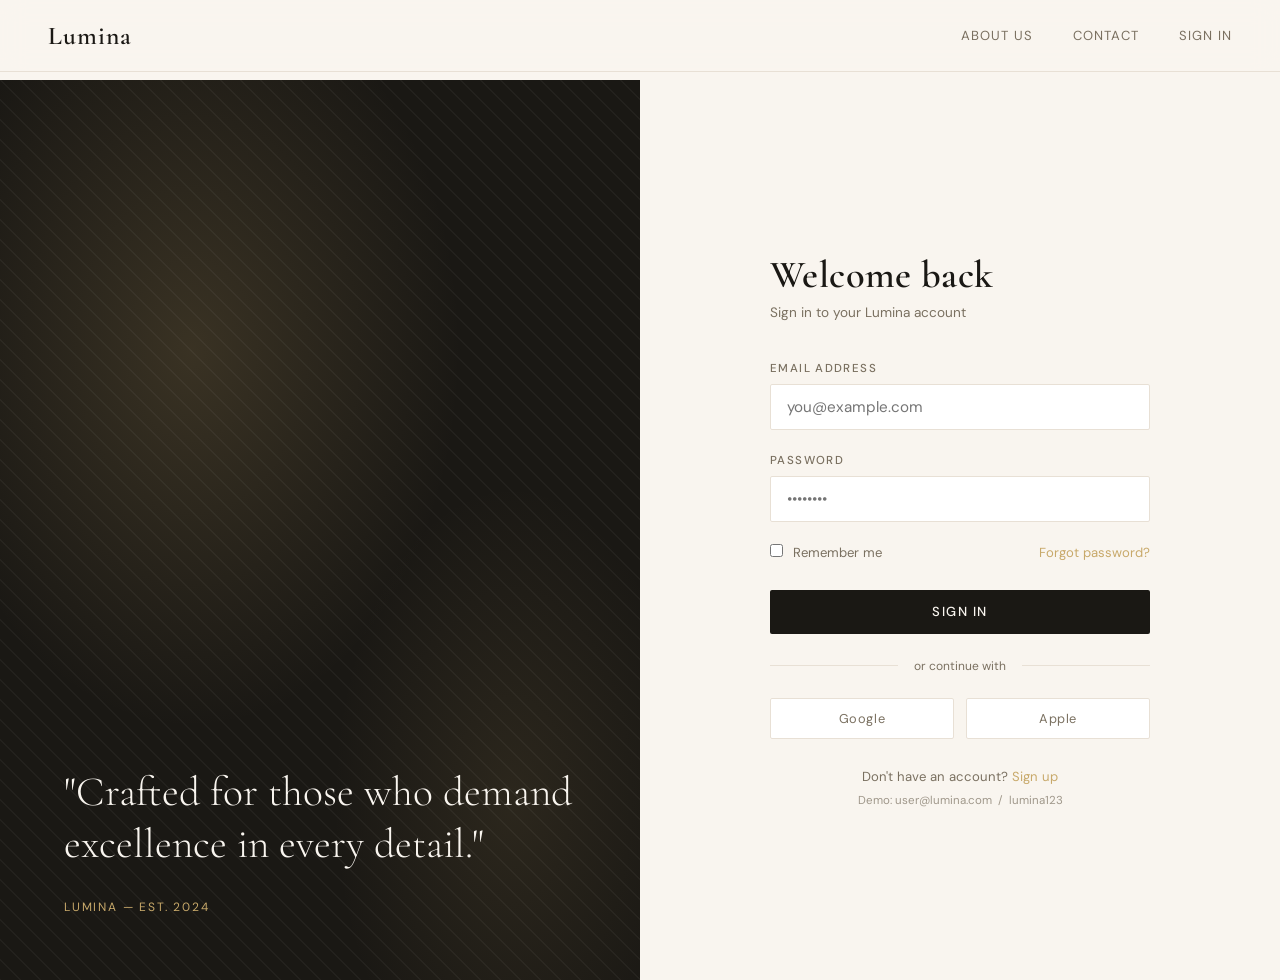
==== index.html @ ad4b49da "Add files via upload" ====
<!DOCTYPE html>
<html lang="en">
<head>
<meta charset="UTF-8">
<meta name="viewport" content="width=device-width, initial-scale=1.0">
<title>Lumina — Sign In</title>
<link href="https://fonts.googleapis.com/css2?family=Cormorant+Garamond:wght@300;400;600&family=DM+Sans:wght@300;400;500&display=swap" rel="stylesheet">
<style>
  *, *::before, *::after { margin: 0; padding: 0; box-sizing: border-box; }

  :root {
    --ink: #1a1814;
    --cream: #f9f5ef;
    --warm: #e8e0d5;
    --gold: #c8a96a;
    --gold-light: #e4c98a;
    --muted: #7a7060;
    --error: #c94a3a;
  }

  body {
    font-family: 'DM Sans', sans-serif;
    background: var(--cream);
    color: var(--ink);
    min-height: 100vh;
    overflow-x: hidden;
  }

  /* ── NAV ── */
  nav {
    position: fixed; top: 0; left: 0; right: 0; z-index: 100;
    display: flex; align-items: center; justify-content: space-between;
    padding: 1.25rem 3rem;
    background: rgba(249,245,239,0.85);
    backdrop-filter: blur(12px);
    border-bottom: 1px solid var(--warm);
  }
  .nav-logo {
    font-family: 'Cormorant Garamond', serif;
    font-size: 1.6rem; font-weight: 600;
    letter-spacing: 0.04em; color: var(--ink);
    text-decoration: none;
    cursor: pointer;
  }
  .nav-links { display: flex; gap: 2.5rem; align-items: center; }
  .nav-links a {
    font-size: 0.82rem; font-weight: 400; letter-spacing: 0.08em;
    text-transform: uppercase; color: var(--muted);
    text-decoration: none; cursor: pointer;
    transition: color 0.2s;
  }
  .nav-links a:hover, .nav-links a.active { color: var(--ink); }
  .nav-links a.logout-btn {
    background: var(--ink); color: var(--cream);
    padding: 0.45rem 1.1rem; border-radius: 2px;
    font-size: 0.78rem; letter-spacing: 0.1em;
  }
  .nav-links a.logout-btn:hover { background: var(--gold); color: var(--ink); }
  .nav-logged-out .logout-btn, .nav-logged-in .login-nav { display: none; }

  /* ── PAGES ── */
  .page { display: none; min-height: 100vh; padding-top: 80px; }
  .page.active { display: block; }

  /* ── LOGIN PAGE ── */
  #page-login {
    display: none; min-height: 100vh;
    background: var(--cream);
  }
  #page-login.active {
    display: grid;
    grid-template-columns: 1fr 1fr;
  }
  .login-visual {
    background: var(--ink);
    position: relative; overflow: hidden;
    display: flex; flex-direction: column;
    justify-content: flex-end; padding: 4rem;
    min-height: 100vh;
  }
  .login-visual::before {
    content: '';
    position: absolute; inset: 0;
    background:
      radial-gradient(ellipse 60% 60% at 30% 30%, rgba(200,169,106,0.18) 0%, transparent 70%),
      radial-gradient(ellipse 40% 50% at 80% 80%, rgba(200,169,106,0.10) 0%, transparent 70%);
  }
  .login-visual-pattern {
    position: absolute; inset: 0; opacity: 0.04;
    background-image: repeating-linear-gradient(
      45deg, #fff 0, #fff 1px, transparent 0, transparent 50%
    );
    background-size: 20px 20px;
  }
  .login-visual-quote {
    position: relative; z-index: 1;
  }
  .login-visual-quote p {
    font-family: 'Cormorant Garamond', serif;
    font-size: 2.6rem; font-weight: 300; line-height: 1.25;
    color: var(--cream); margin-bottom: 1.5rem;
  }
  .login-visual-quote span {
    font-size: 0.75rem; letter-spacing: 0.15em; text-transform: uppercase;
    color: var(--gold); font-weight: 400;
  }
  .login-form-wrap {
    display: flex; align-items: center; justify-content: center;
    padding: 4rem 5rem; background: var(--cream); min-height: 100vh;
  }
  .login-form-inner { width: 100%; max-width: 380px; }
  .login-form-inner h1 {
    font-family: 'Cormorant Garamond', serif;
    font-size: 2.4rem; font-weight: 600; margin-bottom: 0.4rem; letter-spacing: 0.01em;
  }
  .login-form-inner p.sub {
    font-size: 0.85rem; color: var(--muted); margin-bottom: 2.5rem;
  }
  .field { margin-bottom: 1.4rem; }
  .field label {
    display: block; font-size: 0.72rem; font-weight: 500;
    letter-spacing: 0.12em; text-transform: uppercase;
    color: var(--muted); margin-bottom: 0.5rem;
  }
  .field input {
    width: 100%; padding: 0.75rem 1rem;
    background: #fff; border: 1px solid var(--warm);
    border-radius: 2px; font-family: 'DM Sans', sans-serif;
    font-size: 0.95rem; color: var(--ink);
    outline: none; transition: border-color 0.2s;
  }
  .field input:focus { border-color: var(--gold); }
  .field input.err { border-color: var(--error); }
  .field-err { font-size: 0.75rem; color: var(--error); margin-top: 0.35rem; display: none; }
  .field-err.show { display: block; }
  .remember-row {
    display: flex; align-items: center; justify-content: space-between;
    margin-bottom: 1.8rem;
  }
  .remember-row label { font-size: 0.82rem; color: var(--muted); cursor: pointer; }
  .remember-row input[type=checkbox] { accent-color: var(--gold); margin-right: 0.4rem; }
  .remember-row a { font-size: 0.82rem; color: var(--gold); text-decoration: none; cursor: pointer; }
  .btn-primary {
    width: 100%; padding: 0.85rem;
    background: var(--ink); color: var(--cream);
    border: none; border-radius: 2px; cursor: pointer;
    font-family: 'DM Sans', sans-serif; font-size: 0.82rem;
    font-weight: 500; letter-spacing: 0.12em; text-transform: uppercase;
    transition: background 0.2s, transform 0.1s;
  }
  .btn-primary:hover { background: #2c2820; }
  .btn-primary:active { transform: scale(0.99); }
  .login-msg {
    margin-top: 1rem; font-size: 0.8rem; text-align: center;
    color: var(--error); display: none;
  }
  .login-msg.show { display: block; }
  .divider {
    display: flex; align-items: center; gap: 1rem;
    margin: 1.5rem 0; color: var(--muted); font-size: 0.75rem;
  }
  .divider::before, .divider::after {
    content: ''; flex: 1; height: 1px; background: var(--warm);
  }
  .social-row { display: flex; gap: 0.75rem; }
  .btn-social {
    flex: 1; padding: 0.7rem; border: 1px solid var(--warm);
    border-radius: 2px; background: #fff; cursor: pointer;
    font-size: 0.8rem; color: var(--muted); letter-spacing: 0.05em;
    font-family: 'DM Sans', sans-serif; transition: border-color 0.2s;
  }
  .btn-social:hover { border-color: var(--gold); color: var(--ink); }

  /* ── INNER PAGES SHELL ── */
  .page-shell { padding: 5rem 3rem 4rem; max-width: 1100px; margin: 0 auto; }

  /* ── ABOUT PAGE ── */
  .about-hero {
    display: grid; grid-template-columns: 1fr 1fr; gap: 5rem;
    align-items: center; margin-bottom: 6rem;
  }
  .about-hero h1 {
    font-family: 'Cormorant Garamond', serif;
    font-size: 3.8rem; font-weight: 300; line-height: 1.1;
    letter-spacing: -0.01em; margin-bottom: 1.5rem;
  }
  .about-hero h1 em { font-style: italic; color: var(--gold); }
  .about-hero p { font-size: 0.95rem; line-height: 1.9; color: var(--muted); }
  .about-visual {
    background: var(--ink); border-radius: 4px;
    aspect-ratio: 4/3; position: relative; overflow: hidden;
    display: flex; align-items: center; justify-content: center;
  }
  .about-visual::before {
    content: '';
    position: absolute; inset: 0;
    background: radial-gradient(ellipse 70% 70% at 40% 40%, rgba(200,169,106,0.2) 0%, transparent 70%);
  }
  .about-visual span {
    font-family: 'Cormorant Garamond', serif;
    font-size: 5rem; font-weight: 300; color: rgba(249,245,239,0.12);
    letter-spacing: -0.03em; position: relative;
  }
  .about-values {
    display: grid; grid-template-columns: repeat(3, 1fr); gap: 2px;
    margin-bottom: 5rem; background: var(--warm);
    border: 2px solid var(--warm);
  }
  .value-card {
    background: var(--cream); padding: 2.5rem 2rem;
  }
  .value-card .num {
    font-family: 'Cormorant Garamond', serif;
    font-size: 2.5rem; color: var(--gold); font-weight: 300;
    margin-bottom: 1rem; display: block;
  }
  .value-card h3 {
    font-size: 0.8rem; font-weight: 500; letter-spacing: 0.12em;
    text-transform: uppercase; margin-bottom: 0.75rem;
  }
  .value-card p { font-size: 0.88rem; color: var(--muted); line-height: 1.8; }
  .about-team { margin-bottom: 4rem; }
  .about-team h2 {
    font-family: 'Cormorant Garamond', serif;
    font-size: 2.2rem; font-weight: 300; margin-bottom: 2.5rem;
    padding-bottom: 1rem; border-bottom: 1px solid var(--warm);
  }
  .team-grid { display: grid; grid-template-columns: repeat(4, 1fr); gap: 1.5rem; }
  .team-card { text-align: center; }
  .team-avatar {
    width: 80px; height: 80px; border-radius: 50%;
    background: var(--ink); margin: 0 auto 1rem;
    display: flex; align-items: center; justify-content: center;
    font-family: 'Cormorant Garamond', serif;
    font-size: 1.5rem; color: var(--gold);
  }
  .team-card h4 { font-size: 0.9rem; font-weight: 500; margin-bottom: 0.25rem; }
  .team-card p { font-size: 0.78rem; color: var(--muted); }

  /* ── CONTACT PAGE ── */
  .contact-layout { display: grid; grid-template-columns: 1fr 1.4fr; gap: 5rem; align-items: start; }
  .contact-info h1 {
    font-family: 'Cormorant Garamond', serif;
    font-size: 3.2rem; font-weight: 300; line-height: 1.15;
    margin-bottom: 1.5rem;
  }
  .contact-info p { font-size: 0.9rem; color: var(--muted); line-height: 1.9; margin-bottom: 2.5rem; }
  .contact-details { display: flex; flex-direction: column; gap: 1.5rem; }
  .contact-item label {
    display: block; font-size: 0.68rem; font-weight: 500;
    letter-spacing: 0.14em; text-transform: uppercase; color: var(--gold);
    margin-bottom: 0.3rem;
  }
  .contact-item p { font-size: 0.88rem; color: var(--ink); line-height: 1.6; }
  .contact-form-card {
    background: #fff; border: 1px solid var(--warm);
    border-radius: 4px; padding: 2.5rem;
  }
  .contact-form-card h2 {
    font-family: 'Cormorant Garamond', serif;
    font-size: 1.6rem; font-weight: 400; margin-bottom: 1.8rem;
  }
  .form-row { display: grid; grid-template-columns: 1fr 1fr; gap: 1rem; }
  textarea.field-input {
    width: 100%; padding: 0.75rem 1rem;
    background: var(--cream); border: 1px solid var(--warm);
    border-radius: 2px; font-family: 'DM Sans', sans-serif;
    font-size: 0.9rem; color: var(--ink);
    outline: none; resize: vertical; min-height: 120px;
    transition: border-color 0.2s;
  }
  textarea.field-input:focus { border-color: var(--gold); border-radius: 2px; }
  .field input.field-input {
    background: var(--cream);
  }
  .cf-field { margin-bottom: 1.2rem; }
  .cf-field label {
    display: block; font-size: 0.7rem; font-weight: 500;
    letter-spacing: 0.12em; text-transform: uppercase;
    color: var(--muted); margin-bottom: 0.45rem;
  }
  .cf-field input {
    width: 100%; padding: 0.72rem 1rem;
    background: var(--cream); border: 1px solid var(--warm);
    border-radius: 2px; font-family: 'DM Sans', sans-serif;
    font-size: 0.9rem; color: var(--ink);
    outline: none; transition: border-color 0.2s;
  }
  .cf-field input:focus { border-color: var(--gold); }
  .contact-success {
    display: none; padding: 1rem;
    background: #eef7ee; border: 1px solid #b8ddb8;
    border-radius: 2px; font-size: 0.85rem; color: #2a6a2a;
    margin-top: 1rem; text-align: center;
  }
  .contact-success.show { display: block; }

  /* ── DASHBOARD (post-login) ── */
  #page-dashboard .page-shell {
    display: flex; flex-direction: column; gap: 3rem;
  }
  .dash-header {
    padding-bottom: 1.5rem; border-bottom: 1px solid var(--warm);
  }
  .dash-header span {
    font-size: 0.75rem; letter-spacing: 0.12em; text-transform: uppercase;
    color: var(--gold); display: block; margin-bottom: 0.5rem;
  }
  .dash-header h1 {
    font-family: 'Cormorant Garamond', serif;
    font-size: 2.8rem; font-weight: 300;
  }
  .dash-stats { display: grid; grid-template-columns: repeat(4, 1fr); gap: 1px; background: var(--warm); border: 1px solid var(--warm); }
  .stat-cell { background: var(--cream); padding: 1.8rem; }
  .stat-cell .label { font-size: 0.72rem; letter-spacing: 0.1em; text-transform: uppercase; color: var(--muted); margin-bottom: 0.5rem; }
  .stat-cell .val { font-family: 'Cormorant Garamond', serif; font-size: 2.2rem; font-weight: 400; }
  .dash-content { display: grid; grid-template-columns: 1fr 1fr; gap: 2rem; }
  .dash-card { background: #fff; border: 1px solid var(--warm); padding: 2rem; border-radius: 2px; }
  .dash-card h3 { font-size: 0.78rem; letter-spacing: 0.1em; text-transform: uppercase; color: var(--muted); margin-bottom: 1.5rem; padding-bottom: 0.75rem; border-bottom: 1px solid var(--warm); }
  .activity-item { display: flex; align-items: flex-start; gap: 0.75rem; padding: 0.7rem 0; border-bottom: 1px solid var(--warm); }
  .activity-item:last-child { border-bottom: none; }
  .activity-dot { width: 8px; height: 8px; border-radius: 50%; background: var(--gold); margin-top: 5px; flex-shrink: 0; }
  .activity-item p { font-size: 0.85rem; line-height: 1.5; }
  .activity-item span { font-size: 0.75rem; color: var(--muted); }
  .profile-row { display: flex; align-items: center; gap: 1rem; padding: 0.85rem 0; border-bottom: 1px solid var(--warm); }
  .profile-row:last-child { border-bottom: none; }
  .profile-row label { font-size: 0.72rem; letter-spacing: 0.08em; text-transform: uppercase; color: var(--muted); min-width: 90px; }
  .profile-row p { font-size: 0.9rem; }

  /* ── MODAL LOGOUT CONFIRM ── */
  .modal-backdrop {
    display: none; position: fixed; inset: 0; z-index: 200;
    background: rgba(26,24,20,0.7); align-items: center; justify-content: center;
  }
  .modal-backdrop.show { display: flex; }
  .modal {
    background: var(--cream); border-radius: 4px; padding: 2.5rem;
    max-width: 380px; width: 90%; text-align: center;
    animation: fadeUp 0.2s ease;
  }
  @keyframes fadeUp { from { opacity: 0; transform: translateY(16px); } to { opacity: 1; transform: translateY(0); } }
  .modal h3 {
    font-family: 'Cormorant Garamond', serif;
    font-size: 1.8rem; font-weight: 400; margin-bottom: 0.75rem;
  }
  .modal p { font-size: 0.87rem; color: var(--muted); line-height: 1.7; margin-bottom: 2rem; }
  .modal-btns { display: flex; gap: 0.75rem; }
  .btn-cancel {
    flex: 1; padding: 0.75rem; border: 1px solid var(--warm);
    background: #fff; border-radius: 2px; cursor: pointer;
    font-family: 'DM Sans', sans-serif; font-size: 0.82rem;
    transition: border-color 0.2s;
  }
  .btn-cancel:hover { border-color: var(--muted); }
  .btn-confirm {
    flex: 1; padding: 0.75rem; border: none;
    background: var(--ink); color: var(--cream); border-radius: 2px; cursor: pointer;
    font-family: 'DM Sans', sans-serif; font-size: 0.82rem; font-weight: 500;
    letter-spacing: 0.08em; text-transform: uppercase;
    transition: background 0.2s;
  }
  .btn-confirm:hover { background: #3a342c; }

  /* ── FOOTER ── */
  footer {
    text-align: center; padding: 2.5rem; font-size: 0.78rem;
    color: var(--muted); border-top: 1px solid var(--warm);
    letter-spacing: 0.06em;
  }

  /* ── ANIMATIONS ── */
  .fade-in { animation: fadeIn 0.45s ease both; }
  @keyframes fadeIn { from { opacity: 0; transform: translateY(12px); } to { opacity: 1; transform: translateY(0); } }

  /* ── RESPONSIVE ── */
  @media (max-width: 900px) {
    #page-login.active { grid-template-columns: 1fr; }
    .login-visual { display: none; }
    .login-form-wrap { padding: 3rem 2rem; }
    nav { padding: 1rem 1.5rem; }
    .nav-links { gap: 1.5rem; }
    .about-hero, .contact-layout { grid-template-columns: 1fr; gap: 2.5rem; }
    .about-values { grid-template-columns: 1fr; }
    .team-grid { grid-template-columns: repeat(2, 1fr); }
    .dash-stats { grid-template-columns: repeat(2, 1fr); }
    .dash-content { grid-template-columns: 1fr; }
    .page-shell { padding: 3rem 1.5rem; }
    .form-row { grid-template-columns: 1fr; }
  }
</style>
</head>
<body>

<!-- NAV -->
<nav id="main-nav">
  <a class="nav-logo" onclick="navigate('login')">Lumina</a>
  <div class="nav-links nav-logged-out" id="nav-guest">
    <a onclick="navigate('about')">About us</a>
    <a onclick="navigate('contact')">Contact</a>
    <a class="login-nav" onclick="navigate('login')">Sign in</a>
  </div>
  <div class="nav-links nav-logged-in" id="nav-user" style="display:none;">
    <a onclick="navigate('dashboard')">Dashboard</a>
    <a onclick="navigate('about')">About us</a>
    <a onclick="navigate('contact')">Contact</a>
    <a class="logout-btn" onclick="showLogout()">Logout</a>
  </div>
</nav>

<!-- LOGIN PAGE -->
<div id="page-login" class="page active">
  <div class="login-visual">
    <div class="login-visual-pattern"></div>
    <div class="login-visual-quote">
      <p>"Crafted for those who demand excellence in every detail."</p>
      <span>Lumina &mdash; Est. 2024</span>
    </div>
  </div>
  <div class="login-form-wrap">
    <div class="login-form-inner fade-in">
      <h1>Welcome back</h1>
      <p class="sub">Sign in to your Lumina account</p>
      <div class="field">
        <label>Email address</label>
        <input type="email" id="login-email" placeholder="you@example.com" autocomplete="email">
        <div class="field-err" id="err-email">Please enter a valid email address.</div>
      </div>
      <div class="field">
        <label>Password</label>
        <input type="password" id="login-pass" placeholder="••••••••" autocomplete="current-password">
        <div class="field-err" id="err-pass">Password must be at least 6 characters.</div>
      </div>
      <div class="remember-row">
        <label><input type="checkbox" id="remember"> Remember me</label>
        <a>Forgot password?</a>
      </div>
      <button class="btn-primary" onclick="handleLogin()">Sign In</button>
      <div class="login-msg" id="login-msg">Invalid email or password. Try: user@lumina.com / lumina123</div>
      <div class="divider">or continue with</div>
      <div class="social-row">
        <button class="btn-social" onclick="socialLogin('Google')">Google</button>
        <button class="btn-social" onclick="socialLogin('Apple')">Apple</button>
      </div>
      <p style="margin-top:1.8rem; font-size:0.82rem; color:var(--muted); text-align:center;">
        Don't have an account? <a style="color:var(--gold); cursor:pointer;">Sign up</a>
      </p>
      <p style="margin-top:0.5rem; font-size:0.72rem; color:var(--muted); text-align:center; opacity:0.7;">
        Demo: user@lumina.com &nbsp;/&nbsp; lumina123
      </p>
    </div>
  </div>
</div>

<!-- DASHBOARD PAGE -->
<div id="page-dashboard" class="page">
  <div class="page-shell">
    <div class="dash-header fade-in">
      <span>Welcome back</span>
      <h1 id="dash-name">Good morning, Alex</h1>
    </div>
    <div class="dash-stats fade-in">
      <div class="stat-cell">
        <div class="label">Projects</div>
        <div class="val">12</div>
      </div>
      <div class="stat-cell">
        <div class="label">Completed</div>
        <div class="val">8</div>
      </div>
      <div class="stat-cell">
        <div class="label">In Progress</div>
        <div class="val">3</div>
      </div>
      <div class="stat-cell">
        <div class="label">Messages</div>
        <div class="val">24</div>
      </div>
    </div>
    <div class="dash-content">
      <div class="dash-card fade-in">
        <h3>Recent Activity</h3>
        <div class="activity-item">
          <div class="activity-dot"></div>
          <div>
            <p>Reviewed quarterly report</p>
            <span>2 hours ago</span>
          </div>
        </div>
        <div class="activity-item">
          <div class="activity-dot"></div>
          <div>
            <p>Uploaded design assets for Project Delta</p>
            <span>Yesterday, 4:30 PM</span>
          </div>
        </div>
        <div class="activity-item">
          <div class="activity-dot"></div>
          <div>
            <p>Sent proposal to client</p>
            <span>Yesterday, 11:00 AM</span>
          </div>
        </div>
        <div class="activity-item">
          <div class="activity-dot"></div>
          <div>
            <p>Scheduled team meeting for Friday</p>
            <span>2 days ago</span>
          </div>
        </div>
      </div>
      <div class="dash-card fade-in">
        <h3>Your Profile</h3>
        <div class="profile-row">
          <label>Name</label>
          <p id="profile-name">Alex Johnson</p>
        </div>
        <div class="profile-row">
          <label>Email</label>
          <p id="profile-email">user@lumina.com</p>
        </div>
        <div class="profile-row">
          <label>Role</label>
          <p>Senior Designer</p>
        </div>
        <div class="profile-row">
          <label>Member since</label>
          <p>January 2024</p>
        </div>
        <div class="profile-row">
          <label>Status</label>
          <p style="color:#3a8a3a;">&#10003; Active</p>
        </div>
      </div>
    </div>
  </div>
  <footer>&copy; 2024 Lumina. All rights reserved.</footer>
</div>

<!-- ABOUT PAGE -->
<div id="page-about" class="page">
  <div class="page-shell">
    <div class="about-hero fade-in">
      <div>
        <h1>We craft<br><em>remarkable</em><br>experiences.</h1>
        <p>Lorem ipsum dolor sit amet, consectetur adipiscing elit. Sed do eiusmod tempor incididunt ut labore et dolore magna aliqua. Ut enim ad minim veniam, quis nostrud exercitation ullamco laboris nisi ut aliquip ex ea commodo consequat. Duis aute irure dolor in reprehenderit in voluptate velit esse cillum dolore eu fugiat nulla pariatur.</p>
      </div>
      <div class="about-visual">
        <span>Lumina</span>
      </div>
    </div>
    <div class="about-values fade-in">
      <div class="value-card">
        <span class="num">01</span>
        <h3>Vision</h3>
        <p>Lorem ipsum dolor sit amet, consectetur adipiscing elit. Sed do eiusmod tempor incididunt ut labore et dolore magna aliqua. Ut enim ad minim veniam quis nostrud exercitation.</p>
      </div>
      <div class="value-card">
        <span class="num">02</span>
        <h3>Craft</h3>
        <p>Duis aute irure dolor in reprehenderit in voluptate velit esse cillum dolore eu fugiat nulla pariatur. Excepteur sint occaecat cupidatat non proident sunt in culpa qui officia.</p>
      </div>
      <div class="value-card">
        <span class="num">03</span>
        <h3>Excellence</h3>
        <p>Sunt in culpa qui officia deserunt mollit anim id est laborum. Consectetur adipiscing elit sed do eiusmod tempor incididunt ut labore et dolore magna aliqua.</p>
      </div>
    </div>
    <div class="about-team fade-in">
      <h2>The people behind Lumina</h2>
      <div class="team-grid">
        <div class="team-card">
          <div class="team-avatar">CE</div>
          <h4>Clara Evans</h4>
          <p>Chief Executive</p>
        </div>
        <div class="team-card">
          <div class="team-avatar">ML</div>
          <h4>Marcus Lee</h4>
          <p>Head of Design</p>
        </div>
        <div class="team-card">
          <div class="team-avatar">SA</div>
          <h4>Sofia Andrade</h4>
          <p>Lead Engineer</p>
        </div>
        <div class="team-card">
          <div class="team-avatar">JR</div>
          <h4>James Rowe</h4>
          <p>Head of Strategy</p>
        </div>
      </div>
    </div>
  </div>
  <footer>&copy; 2024 Lumina. All rights reserved.</footer>
</div>

<!-- CONTACT PAGE -->
<div id="page-contact" class="page">
  <div class="page-shell">
    <div class="contact-layout">
      <div class="contact-info fade-in">
        <h1>Let's start a conversation.</h1>
        <p>Lorem ipsum dolor sit amet, consectetur adipiscing elit. Sed do eiusmod tempor incididunt ut labore et dolore magna aliqua. Ut enim ad minim veniam, quis nostrud exercitation ullamco laboris.</p>
        <div class="contact-details">
          <div class="contact-item">
            <label>Address</label>
            <p>42 Lumina House, Mahalaxmi,<br>Mumbai, MH 400011, India</p>
          </div>
          <div class="contact-item">
            <label>Email</label>
            <p>hello@lumina.com</p>
          </div>
          <div class="contact-item">
            <label>Phone</label>
            <p>+91 22 4567 8900</p>
          </div>
          <div class="contact-item">
            <label>Hours</label>
            <p>Monday – Friday, 9:00 AM – 6:00 PM IST</p>
          </div>
        </div>
      </div>
      <div class="contact-form-card fade-in">
        <h2>Send us a message</h2>
        <div class="form-row">
          <div class="cf-field">
            <label>First name</label>
            <input type="text" placeholder="Lorem">
          </div>
          <div class="cf-field">
            <label>Last name</label>
            <input type="text" placeholder="Ipsum">
          </div>
        </div>
        <div class="cf-field">
          <label>Email</label>
          <input type="email" placeholder="lorem@ipsum.com">
        </div>
        <div class="cf-field">
          <label>Subject</label>
          <input type="text" placeholder="How can we help?">
        </div>
        <div class="cf-field">
          <label>Message</label>
          <textarea class="field-input" placeholder="Lorem ipsum dolor sit amet, consectetur adipiscing elit…"></textarea>
        </div>
        <button class="btn-primary" onclick="submitContact()" style="margin-top:0.5rem;">Send Message</button>
        <div class="contact-success" id="contact-success">
          Thank you! We'll get back to you within 1–2 business days.
        </div>
      </div>
    </div>
  </div>
  <footer>&copy; 2024 Lumina. All rights reserved.</footer>
</div>

<!-- LOGOUT MODAL -->
<div class="modal-backdrop" id="logout-modal">
  <div class="modal">
    <h3>Signing out?</h3>
    <p>You're about to leave your Lumina session. Any unsaved changes will be lost.</p>
    <div class="modal-btns">
      <button class="btn-cancel" onclick="hideLogout()">Stay</button>
      <button class="btn-confirm" onclick="confirmLogout()">Sign Out</button>
    </div>
  </div>
</div>

<script src="script.js"></script>
</body>
</html>
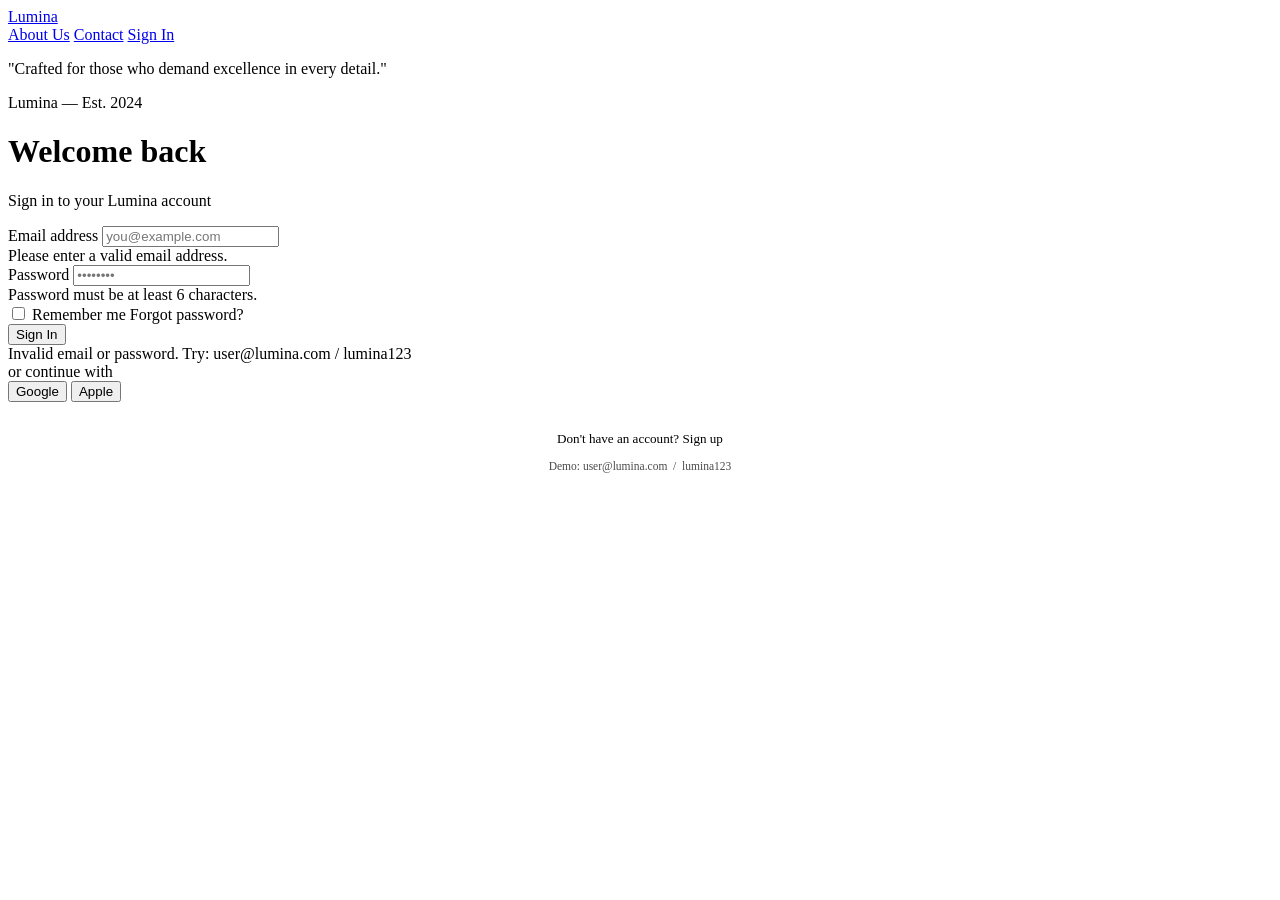
==== commit d1280aaf: "making a multiple page app" ====
--- a/index.html
+++ b/index.html
@@ -5,410 +5,20 @@
 <meta name="viewport" content="width=device-width, initial-scale=1.0">
 <title>Lumina — Sign In</title>
 <link href="https://fonts.googleapis.com/css2?family=Cormorant+Garamond:wght@300;400;600&family=DM+Sans:wght@300;400;500&display=swap" rel="stylesheet">
-<style>
-  *, *::before, *::after { margin: 0; padding: 0; box-sizing: border-box; }
-
-  :root {
-    --ink: #1a1814;
-    --cream: #f9f5ef;
-    --warm: #e8e0d5;
-    --gold: #c8a96a;
-    --gold-light: #e4c98a;
-    --muted: #7a7060;
-    --error: #c94a3a;
-  }
-
-  body {
-    font-family: 'DM Sans', sans-serif;
-    background: var(--cream);
-    color: var(--ink);
-    min-height: 100vh;
-    overflow-x: hidden;
-  }
-
-  /* ── NAV ── */
-  nav {
-    position: fixed; top: 0; left: 0; right: 0; z-index: 100;
-    display: flex; align-items: center; justify-content: space-between;
-    padding: 1.25rem 3rem;
-    background: rgba(249,245,239,0.85);
-    backdrop-filter: blur(12px);
-    border-bottom: 1px solid var(--warm);
-  }
-  .nav-logo {
-    font-family: 'Cormorant Garamond', serif;
-    font-size: 1.6rem; font-weight: 600;
-    letter-spacing: 0.04em; color: var(--ink);
-    text-decoration: none;
-    cursor: pointer;
-  }
-  .nav-links { display: flex; gap: 2.5rem; align-items: center; }
-  .nav-links a {
-    font-size: 0.82rem; font-weight: 400; letter-spacing: 0.08em;
-    text-transform: uppercase; color: var(--muted);
-    text-decoration: none; cursor: pointer;
-    transition: color 0.2s;
-  }
-  .nav-links a:hover, .nav-links a.active { color: var(--ink); }
-  .nav-links a.logout-btn {
-    background: var(--ink); color: var(--cream);
-    padding: 0.45rem 1.1rem; border-radius: 2px;
-    font-size: 0.78rem; letter-spacing: 0.1em;
-  }
-  .nav-links a.logout-btn:hover { background: var(--gold); color: var(--ink); }
-  .nav-logged-out .logout-btn, .nav-logged-in .login-nav { display: none; }
-
-  /* ── PAGES ── */
-  .page { display: none; min-height: 100vh; padding-top: 80px; }
-  .page.active { display: block; }
-
-  /* ── LOGIN PAGE ── */
-  #page-login {
-    display: none; min-height: 100vh;
-    background: var(--cream);
-  }
-  #page-login.active {
-    display: grid;
-    grid-template-columns: 1fr 1fr;
-  }
-  .login-visual {
-    background: var(--ink);
-    position: relative; overflow: hidden;
-    display: flex; flex-direction: column;
-    justify-content: flex-end; padding: 4rem;
-    min-height: 100vh;
-  }
-  .login-visual::before {
-    content: '';
-    position: absolute; inset: 0;
-    background:
-      radial-gradient(ellipse 60% 60% at 30% 30%, rgba(200,169,106,0.18) 0%, transparent 70%),
-      radial-gradient(ellipse 40% 50% at 80% 80%, rgba(200,169,106,0.10) 0%, transparent 70%);
-  }
-  .login-visual-pattern {
-    position: absolute; inset: 0; opacity: 0.04;
-    background-image: repeating-linear-gradient(
-      45deg, #fff 0, #fff 1px, transparent 0, transparent 50%
-    );
-    background-size: 20px 20px;
-  }
-  .login-visual-quote {
-    position: relative; z-index: 1;
-  }
-  .login-visual-quote p {
-    font-family: 'Cormorant Garamond', serif;
-    font-size: 2.6rem; font-weight: 300; line-height: 1.25;
-    color: var(--cream); margin-bottom: 1.5rem;
-  }
-  .login-visual-quote span {
-    font-size: 0.75rem; letter-spacing: 0.15em; text-transform: uppercase;
-    color: var(--gold); font-weight: 400;
-  }
-  .login-form-wrap {
-    display: flex; align-items: center; justify-content: center;
-    padding: 4rem 5rem; background: var(--cream); min-height: 100vh;
-  }
-  .login-form-inner { width: 100%; max-width: 380px; }
-  .login-form-inner h1 {
-    font-family: 'Cormorant Garamond', serif;
-    font-size: 2.4rem; font-weight: 600; margin-bottom: 0.4rem; letter-spacing: 0.01em;
-  }
-  .login-form-inner p.sub {
-    font-size: 0.85rem; color: var(--muted); margin-bottom: 2.5rem;
-  }
-  .field { margin-bottom: 1.4rem; }
-  .field label {
-    display: block; font-size: 0.72rem; font-weight: 500;
-    letter-spacing: 0.12em; text-transform: uppercase;
-    color: var(--muted); margin-bottom: 0.5rem;
-  }
-  .field input {
-    width: 100%; padding: 0.75rem 1rem;
-    background: #fff; border: 1px solid var(--warm);
-    border-radius: 2px; font-family: 'DM Sans', sans-serif;
-    font-size: 0.95rem; color: var(--ink);
-    outline: none; transition: border-color 0.2s;
-  }
-  .field input:focus { border-color: var(--gold); }
-  .field input.err { border-color: var(--error); }
-  .field-err { font-size: 0.75rem; color: var(--error); margin-top: 0.35rem; display: none; }
-  .field-err.show { display: block; }
-  .remember-row {
-    display: flex; align-items: center; justify-content: space-between;
-    margin-bottom: 1.8rem;
-  }
-  .remember-row label { font-size: 0.82rem; color: var(--muted); cursor: pointer; }
-  .remember-row input[type=checkbox] { accent-color: var(--gold); margin-right: 0.4rem; }
-  .remember-row a { font-size: 0.82rem; color: var(--gold); text-decoration: none; cursor: pointer; }
-  .btn-primary {
-    width: 100%; padding: 0.85rem;
-    background: var(--ink); color: var(--cream);
-    border: none; border-radius: 2px; cursor: pointer;
-    font-family: 'DM Sans', sans-serif; font-size: 0.82rem;
-    font-weight: 500; letter-spacing: 0.12em; text-transform: uppercase;
-    transition: background 0.2s, transform 0.1s;
-  }
-  .btn-primary:hover { background: #2c2820; }
-  .btn-primary:active { transform: scale(0.99); }
-  .login-msg {
-    margin-top: 1rem; font-size: 0.8rem; text-align: center;
-    color: var(--error); display: none;
-  }
-  .login-msg.show { display: block; }
-  .divider {
-    display: flex; align-items: center; gap: 1rem;
-    margin: 1.5rem 0; color: var(--muted); font-size: 0.75rem;
-  }
-  .divider::before, .divider::after {
-    content: ''; flex: 1; height: 1px; background: var(--warm);
-  }
-  .social-row { display: flex; gap: 0.75rem; }
-  .btn-social {
-    flex: 1; padding: 0.7rem; border: 1px solid var(--warm);
-    border-radius: 2px; background: #fff; cursor: pointer;
-    font-size: 0.8rem; color: var(--muted); letter-spacing: 0.05em;
-    font-family: 'DM Sans', sans-serif; transition: border-color 0.2s;
-  }
-  .btn-social:hover { border-color: var(--gold); color: var(--ink); }
-
-  /* ── INNER PAGES SHELL ── */
-  .page-shell { padding: 5rem 3rem 4rem; max-width: 1100px; margin: 0 auto; }
-
-  /* ── ABOUT PAGE ── */
-  .about-hero {
-    display: grid; grid-template-columns: 1fr 1fr; gap: 5rem;
-    align-items: center; margin-bottom: 6rem;
-  }
-  .about-hero h1 {
-    font-family: 'Cormorant Garamond', serif;
-    font-size: 3.8rem; font-weight: 300; line-height: 1.1;
-    letter-spacing: -0.01em; margin-bottom: 1.5rem;
-  }
-  .about-hero h1 em { font-style: italic; color: var(--gold); }
-  .about-hero p { font-size: 0.95rem; line-height: 1.9; color: var(--muted); }
-  .about-visual {
-    background: var(--ink); border-radius: 4px;
-    aspect-ratio: 4/3; position: relative; overflow: hidden;
-    display: flex; align-items: center; justify-content: center;
-  }
-  .about-visual::before {
-    content: '';
-    position: absolute; inset: 0;
-    background: radial-gradient(ellipse 70% 70% at 40% 40%, rgba(200,169,106,0.2) 0%, transparent 70%);
-  }
-  .about-visual span {
-    font-family: 'Cormorant Garamond', serif;
-    font-size: 5rem; font-weight: 300; color: rgba(249,245,239,0.12);
-    letter-spacing: -0.03em; position: relative;
-  }
-  .about-values {
-    display: grid; grid-template-columns: repeat(3, 1fr); gap: 2px;
-    margin-bottom: 5rem; background: var(--warm);
-    border: 2px solid var(--warm);
-  }
-  .value-card {
-    background: var(--cream); padding: 2.5rem 2rem;
-  }
-  .value-card .num {
-    font-family: 'Cormorant Garamond', serif;
-    font-size: 2.5rem; color: var(--gold); font-weight: 300;
-    margin-bottom: 1rem; display: block;
-  }
-  .value-card h3 {
-    font-size: 0.8rem; font-weight: 500; letter-spacing: 0.12em;
-    text-transform: uppercase; margin-bottom: 0.75rem;
-  }
-  .value-card p { font-size: 0.88rem; color: var(--muted); line-height: 1.8; }
-  .about-team { margin-bottom: 4rem; }
-  .about-team h2 {
-    font-family: 'Cormorant Garamond', serif;
-    font-size: 2.2rem; font-weight: 300; margin-bottom: 2.5rem;
-    padding-bottom: 1rem; border-bottom: 1px solid var(--warm);
-  }
-  .team-grid { display: grid; grid-template-columns: repeat(4, 1fr); gap: 1.5rem; }
-  .team-card { text-align: center; }
-  .team-avatar {
-    width: 80px; height: 80px; border-radius: 50%;
-    background: var(--ink); margin: 0 auto 1rem;
-    display: flex; align-items: center; justify-content: center;
-    font-family: 'Cormorant Garamond', serif;
-    font-size: 1.5rem; color: var(--gold);
-  }
-  .team-card h4 { font-size: 0.9rem; font-weight: 500; margin-bottom: 0.25rem; }
-  .team-card p { font-size: 0.78rem; color: var(--muted); }
-
-  /* ── CONTACT PAGE ── */
-  .contact-layout { display: grid; grid-template-columns: 1fr 1.4fr; gap: 5rem; align-items: start; }
-  .contact-info h1 {
-    font-family: 'Cormorant Garamond', serif;
-    font-size: 3.2rem; font-weight: 300; line-height: 1.15;
-    margin-bottom: 1.5rem;
-  }
-  .contact-info p { font-size: 0.9rem; color: var(--muted); line-height: 1.9; margin-bottom: 2.5rem; }
-  .contact-details { display: flex; flex-direction: column; gap: 1.5rem; }
-  .contact-item label {
-    display: block; font-size: 0.68rem; font-weight: 500;
-    letter-spacing: 0.14em; text-transform: uppercase; color: var(--gold);
-    margin-bottom: 0.3rem;
-  }
-  .contact-item p { font-size: 0.88rem; color: var(--ink); line-height: 1.6; }
-  .contact-form-card {
-    background: #fff; border: 1px solid var(--warm);
-    border-radius: 4px; padding: 2.5rem;
-  }
-  .contact-form-card h2 {
-    font-family: 'Cormorant Garamond', serif;
-    font-size: 1.6rem; font-weight: 400; margin-bottom: 1.8rem;
-  }
-  .form-row { display: grid; grid-template-columns: 1fr 1fr; gap: 1rem; }
-  textarea.field-input {
-    width: 100%; padding: 0.75rem 1rem;
-    background: var(--cream); border: 1px solid var(--warm);
-    border-radius: 2px; font-family: 'DM Sans', sans-serif;
-    font-size: 0.9rem; color: var(--ink);
-    outline: none; resize: vertical; min-height: 120px;
-    transition: border-color 0.2s;
-  }
-  textarea.field-input:focus { border-color: var(--gold); border-radius: 2px; }
-  .field input.field-input {
-    background: var(--cream);
-  }
-  .cf-field { margin-bottom: 1.2rem; }
-  .cf-field label {
-    display: block; font-size: 0.7rem; font-weight: 500;
-    letter-spacing: 0.12em; text-transform: uppercase;
-    color: var(--muted); margin-bottom: 0.45rem;
-  }
-  .cf-field input {
-    width: 100%; padding: 0.72rem 1rem;
-    background: var(--cream); border: 1px solid var(--warm);
-    border-radius: 2px; font-family: 'DM Sans', sans-serif;
-    font-size: 0.9rem; color: var(--ink);
-    outline: none; transition: border-color 0.2s;
-  }
-  .cf-field input:focus { border-color: var(--gold); }
-  .contact-success {
-    display: none; padding: 1rem;
-    background: #eef7ee; border: 1px solid #b8ddb8;
-    border-radius: 2px; font-size: 0.85rem; color: #2a6a2a;
-    margin-top: 1rem; text-align: center;
-  }
-  .contact-success.show { display: block; }
-
-  /* ── DASHBOARD (post-login) ── */
-  #page-dashboard .page-shell {
-    display: flex; flex-direction: column; gap: 3rem;
-  }
-  .dash-header {
-    padding-bottom: 1.5rem; border-bottom: 1px solid var(--warm);
-  }
-  .dash-header span {
-    font-size: 0.75rem; letter-spacing: 0.12em; text-transform: uppercase;
-    color: var(--gold); display: block; margin-bottom: 0.5rem;
-  }
-  .dash-header h1 {
-    font-family: 'Cormorant Garamond', serif;
-    font-size: 2.8rem; font-weight: 300;
-  }
-  .dash-stats { display: grid; grid-template-columns: repeat(4, 1fr); gap: 1px; background: var(--warm); border: 1px solid var(--warm); }
-  .stat-cell { background: var(--cream); padding: 1.8rem; }
-  .stat-cell .label { font-size: 0.72rem; letter-spacing: 0.1em; text-transform: uppercase; color: var(--muted); margin-bottom: 0.5rem; }
-  .stat-cell .val { font-family: 'Cormorant Garamond', serif; font-size: 2.2rem; font-weight: 400; }
-  .dash-content { display: grid; grid-template-columns: 1fr 1fr; gap: 2rem; }
-  .dash-card { background: #fff; border: 1px solid var(--warm); padding: 2rem; border-radius: 2px; }
-  .dash-card h3 { font-size: 0.78rem; letter-spacing: 0.1em; text-transform: uppercase; color: var(--muted); margin-bottom: 1.5rem; padding-bottom: 0.75rem; border-bottom: 1px solid var(--warm); }
-  .activity-item { display: flex; align-items: flex-start; gap: 0.75rem; padding: 0.7rem 0; border-bottom: 1px solid var(--warm); }
-  .activity-item:last-child { border-bottom: none; }
-  .activity-dot { width: 8px; height: 8px; border-radius: 50%; background: var(--gold); margin-top: 5px; flex-shrink: 0; }
-  .activity-item p { font-size: 0.85rem; line-height: 1.5; }
-  .activity-item span { font-size: 0.75rem; color: var(--muted); }
-  .profile-row { display: flex; align-items: center; gap: 1rem; padding: 0.85rem 0; border-bottom: 1px solid var(--warm); }
-  .profile-row:last-child { border-bottom: none; }
-  .profile-row label { font-size: 0.72rem; letter-spacing: 0.08em; text-transform: uppercase; color: var(--muted); min-width: 90px; }
-  .profile-row p { font-size: 0.9rem; }
-
-  /* ── MODAL LOGOUT CONFIRM ── */
-  .modal-backdrop {
-    display: none; position: fixed; inset: 0; z-index: 200;
-    background: rgba(26,24,20,0.7); align-items: center; justify-content: center;
-  }
-  .modal-backdrop.show { display: flex; }
-  .modal {
-    background: var(--cream); border-radius: 4px; padding: 2.5rem;
-    max-width: 380px; width: 90%; text-align: center;
-    animation: fadeUp 0.2s ease;
-  }
-  @keyframes fadeUp { from { opacity: 0; transform: translateY(16px); } to { opacity: 1; transform: translateY(0); } }
-  .modal h3 {
-    font-family: 'Cormorant Garamond', serif;
-    font-size: 1.8rem; font-weight: 400; margin-bottom: 0.75rem;
-  }
-  .modal p { font-size: 0.87rem; color: var(--muted); line-height: 1.7; margin-bottom: 2rem; }
-  .modal-btns { display: flex; gap: 0.75rem; }
-  .btn-cancel {
-    flex: 1; padding: 0.75rem; border: 1px solid var(--warm);
-    background: #fff; border-radius: 2px; cursor: pointer;
-    font-family: 'DM Sans', sans-serif; font-size: 0.82rem;
-    transition: border-color 0.2s;
-  }
-  .btn-cancel:hover { border-color: var(--muted); }
-  .btn-confirm {
-    flex: 1; padding: 0.75rem; border: none;
-    background: var(--ink); color: var(--cream); border-radius: 2px; cursor: pointer;
-    font-family: 'DM Sans', sans-serif; font-size: 0.82rem; font-weight: 500;
-    letter-spacing: 0.08em; text-transform: uppercase;
-    transition: background 0.2s;
-  }
-  .btn-confirm:hover { background: #3a342c; }
-
-  /* ── FOOTER ── */
-  footer {
-    text-align: center; padding: 2.5rem; font-size: 0.78rem;
-    color: var(--muted); border-top: 1px solid var(--warm);
-    letter-spacing: 0.06em;
-  }
-
-  /* ── ANIMATIONS ── */
-  .fade-in { animation: fadeIn 0.45s ease both; }
-  @keyframes fadeIn { from { opacity: 0; transform: translateY(12px); } to { opacity: 1; transform: translateY(0); } }
-
-  /* ── RESPONSIVE ── */
-  @media (max-width: 900px) {
-    #page-login.active { grid-template-columns: 1fr; }
-    .login-visual { display: none; }
-    .login-form-wrap { padding: 3rem 2rem; }
-    nav { padding: 1rem 1.5rem; }
-    .nav-links { gap: 1.5rem; }
-    .about-hero, .contact-layout { grid-template-columns: 1fr; gap: 2.5rem; }
-    .about-values { grid-template-columns: 1fr; }
-    .team-grid { grid-template-columns: repeat(2, 1fr); }
-    .dash-stats { grid-template-columns: repeat(2, 1fr); }
-    .dash-content { grid-template-columns: 1fr; }
-    .page-shell { padding: 3rem 1.5rem; }
-    .form-row { grid-template-columns: 1fr; }
-  }
-</style>
+<link rel="stylesheet" href="style.css">
 </head>
 <body>
 
-<!-- NAV -->
-<nav id="main-nav">
-  <a class="nav-logo" onclick="navigate('login')">Lumina</a>
-  <div class="nav-links nav-logged-out" id="nav-guest">
-    <a onclick="navigate('about')">About us</a>
-    <a onclick="navigate('contact')">Contact</a>
-    <a class="login-nav" onclick="navigate('login')">Sign in</a>
-  </div>
-  <div class="nav-links nav-logged-in" id="nav-user" style="display:none;">
-    <a onclick="navigate('dashboard')">Dashboard</a>
-    <a onclick="navigate('about')">About us</a>
-    <a onclick="navigate('contact')">Contact</a>
-    <a class="logout-btn" onclick="showLogout()">Logout</a>
+<nav>
+  <a class="nav-logo" href="index.html">Lumina</a>
+  <div class="nav-links">
+    <a href="about.html">About Us</a>
+    <a href="contact.html">Contact</a>
+    <a href="index.html" class="active">Sign In</a>
   </div>
 </nav>
 
-<!-- LOGIN PAGE -->
-<div id="page-login" class="page active">
+<div class="login-wrap">
   <div class="login-visual">
     <div class="login-visual-pattern"></div>
     <div class="login-visual-quote">
@@ -431,7 +41,7 @@
         <div class="field-err" id="err-pass">Password must be at least 6 characters.</div>
       </div>
       <div class="remember-row">
-        <label><input type="checkbox" id="remember"> Remember me</label>
+        <label><input type="checkbox"> Remember me</label>
         <a>Forgot password?</a>
       </div>
       <button class="btn-primary" onclick="handleLogin()">Sign In</button>
@@ -441,227 +51,12 @@
         <button class="btn-social" onclick="socialLogin('Google')">Google</button>
         <button class="btn-social" onclick="socialLogin('Apple')">Apple</button>
       </div>
-      <p style="margin-top:1.8rem; font-size:0.82rem; color:var(--muted); text-align:center;">
-        Don't have an account? <a style="color:var(--gold); cursor:pointer;">Sign up</a>
+      <p style="margin-top:1.8rem;font-size:0.82rem;color:var(--muted);text-align:center;">
+        Don't have an account? <a style="color:var(--gold);cursor:pointer;">Sign up</a>
       </p>
-      <p style="margin-top:0.5rem; font-size:0.72rem; color:var(--muted); text-align:center; opacity:0.7;">
+      <p style="margin-top:0.5rem;font-size:0.72rem;color:var(--muted);text-align:center;opacity:0.7;">
         Demo: user@lumina.com &nbsp;/&nbsp; lumina123
       </p>
-    </div>
-  </div>
-</div>
-
-<!-- DASHBOARD PAGE -->
-<div id="page-dashboard" class="page">
-  <div class="page-shell">
-    <div class="dash-header fade-in">
-      <span>Welcome back</span>
-      <h1 id="dash-name">Good morning, Alex</h1>
-    </div>
-    <div class="dash-stats fade-in">
-      <div class="stat-cell">
-        <div class="label">Projects</div>
-        <div class="val">12</div>
-      </div>
-      <div class="stat-cell">
-        <div class="label">Completed</div>
-        <div class="val">8</div>
-      </div>
-      <div class="stat-cell">
-        <div class="label">In Progress</div>
-        <div class="val">3</div>
-      </div>
-      <div class="stat-cell">
-        <div class="label">Messages</div>
-        <div class="val">24</div>
-      </div>
-    </div>
-    <div class="dash-content">
-      <div class="dash-card fade-in">
-        <h3>Recent Activity</h3>
-        <div class="activity-item">
-          <div class="activity-dot"></div>
-          <div>
-            <p>Reviewed quarterly report</p>
-            <span>2 hours ago</span>
-          </div>
-        </div>
-        <div class="activity-item">
-          <div class="activity-dot"></div>
-          <div>
-            <p>Uploaded design assets for Project Delta</p>
-            <span>Yesterday, 4:30 PM</span>
-          </div>
-        </div>
-        <div class="activity-item">
-          <div class="activity-dot"></div>
-          <div>
-            <p>Sent proposal to client</p>
-            <span>Yesterday, 11:00 AM</span>
-          </div>
-        </div>
-        <div class="activity-item">
-          <div class="activity-dot"></div>
-          <div>
-            <p>Scheduled team meeting for Friday</p>
-            <span>2 days ago</span>
-          </div>
-        </div>
-      </div>
-      <div class="dash-card fade-in">
-        <h3>Your Profile</h3>
-        <div class="profile-row">
-          <label>Name</label>
-          <p id="profile-name">Alex Johnson</p>
-        </div>
-        <div class="profile-row">
-          <label>Email</label>
-          <p id="profile-email">user@lumina.com</p>
-        </div>
-        <div class="profile-row">
-          <label>Role</label>
-          <p>Senior Designer</p>
-        </div>
-        <div class="profile-row">
-          <label>Member since</label>
-          <p>January 2024</p>
-        </div>
-        <div class="profile-row">
-          <label>Status</label>
-          <p style="color:#3a8a3a;">&#10003; Active</p>
-        </div>
-      </div>
-    </div>
-  </div>
-  <footer>&copy; 2024 Lumina. All rights reserved.</footer>
-</div>
-
-<!-- ABOUT PAGE -->
-<div id="page-about" class="page">
-  <div class="page-shell">
-    <div class="about-hero fade-in">
-      <div>
-        <h1>We craft<br><em>remarkable</em><br>experiences.</h1>
-        <p>Lorem ipsum dolor sit amet, consectetur adipiscing elit. Sed do eiusmod tempor incididunt ut labore et dolore magna aliqua. Ut enim ad minim veniam, quis nostrud exercitation ullamco laboris nisi ut aliquip ex ea commodo consequat. Duis aute irure dolor in reprehenderit in voluptate velit esse cillum dolore eu fugiat nulla pariatur.</p>
-      </div>
-      <div class="about-visual">
-        <span>Lumina</span>
-      </div>
-    </div>
-    <div class="about-values fade-in">
-      <div class="value-card">
-        <span class="num">01</span>
-        <h3>Vision</h3>
-        <p>Lorem ipsum dolor sit amet, consectetur adipiscing elit. Sed do eiusmod tempor incididunt ut labore et dolore magna aliqua. Ut enim ad minim veniam quis nostrud exercitation.</p>
-      </div>
-      <div class="value-card">
-        <span class="num">02</span>
-        <h3>Craft</h3>
-        <p>Duis aute irure dolor in reprehenderit in voluptate velit esse cillum dolore eu fugiat nulla pariatur. Excepteur sint occaecat cupidatat non proident sunt in culpa qui officia.</p>
-      </div>
-      <div class="value-card">
-        <span class="num">03</span>
-        <h3>Excellence</h3>
-        <p>Sunt in culpa qui officia deserunt mollit anim id est laborum. Consectetur adipiscing elit sed do eiusmod tempor incididunt ut labore et dolore magna aliqua.</p>
-      </div>
-    </div>
-    <div class="about-team fade-in">
-      <h2>The people behind Lumina</h2>
-      <div class="team-grid">
-        <div class="team-card">
-          <div class="team-avatar">CE</div>
-          <h4>Clara Evans</h4>
-          <p>Chief Executive</p>
-        </div>
-        <div class="team-card">
-          <div class="team-avatar">ML</div>
-          <h4>Marcus Lee</h4>
-          <p>Head of Design</p>
-        </div>
-        <div class="team-card">
-          <div class="team-avatar">SA</div>
-          <h4>Sofia Andrade</h4>
-          <p>Lead Engineer</p>
-        </div>
-        <div class="team-card">
-          <div class="team-avatar">JR</div>
-          <h4>James Rowe</h4>
-          <p>Head of Strategy</p>
-        </div>
-      </div>
-    </div>
-  </div>
-  <footer>&copy; 2024 Lumina. All rights reserved.</footer>
-</div>
-
-<!-- CONTACT PAGE -->
-<div id="page-contact" class="page">
-  <div class="page-shell">
-    <div class="contact-layout">
-      <div class="contact-info fade-in">
-        <h1>Let's start a conversation.</h1>
-        <p>Lorem ipsum dolor sit amet, consectetur adipiscing elit. Sed do eiusmod tempor incididunt ut labore et dolore magna aliqua. Ut enim ad minim veniam, quis nostrud exercitation ullamco laboris.</p>
-        <div class="contact-details">
-          <div class="contact-item">
-            <label>Address</label>
-            <p>42 Lumina House, Mahalaxmi,<br>Mumbai, MH 400011, India</p>
-          </div>
-          <div class="contact-item">
-            <label>Email</label>
-            <p>hello@lumina.com</p>
-          </div>
-          <div class="contact-item">
-            <label>Phone</label>
-            <p>+91 22 4567 8900</p>
-          </div>
-          <div class="contact-item">
-            <label>Hours</label>
-            <p>Monday – Friday, 9:00 AM – 6:00 PM IST</p>
-          </div>
-        </div>
-      </div>
-      <div class="contact-form-card fade-in">
-        <h2>Send us a message</h2>
-        <div class="form-row">
-          <div class="cf-field">
-            <label>First name</label>
-            <input type="text" placeholder="Lorem">
-          </div>
-          <div class="cf-field">
-            <label>Last name</label>
-            <input type="text" placeholder="Ipsum">
-          </div>
-        </div>
-        <div class="cf-field">
-          <label>Email</label>
-          <input type="email" placeholder="lorem@ipsum.com">
-        </div>
-        <div class="cf-field">
-          <label>Subject</label>
-          <input type="text" placeholder="How can we help?">
-        </div>
-        <div class="cf-field">
-          <label>Message</label>
-          <textarea class="field-input" placeholder="Lorem ipsum dolor sit amet, consectetur adipiscing elit…"></textarea>
-        </div>
-        <button class="btn-primary" onclick="submitContact()" style="margin-top:0.5rem;">Send Message</button>
-        <div class="contact-success" id="contact-success">
-          Thank you! We'll get back to you within 1–2 business days.
-        </div>
-      </div>
-    </div>
-  </div>
-  <footer>&copy; 2024 Lumina. All rights reserved.</footer>
-</div>
-
-<!-- LOGOUT MODAL -->
-<div class="modal-backdrop" id="logout-modal">
-  <div class="modal">
-    <h3>Signing out?</h3>
-    <p>You're about to leave your Lumina session. Any unsaved changes will be lost.</p>
-    <div class="modal-btns">
-      <button class="btn-cancel" onclick="hideLogout()">Stay</button>
-      <button class="btn-confirm" onclick="confirmLogout()">Sign Out</button>
     </div>
   </div>
 </div>
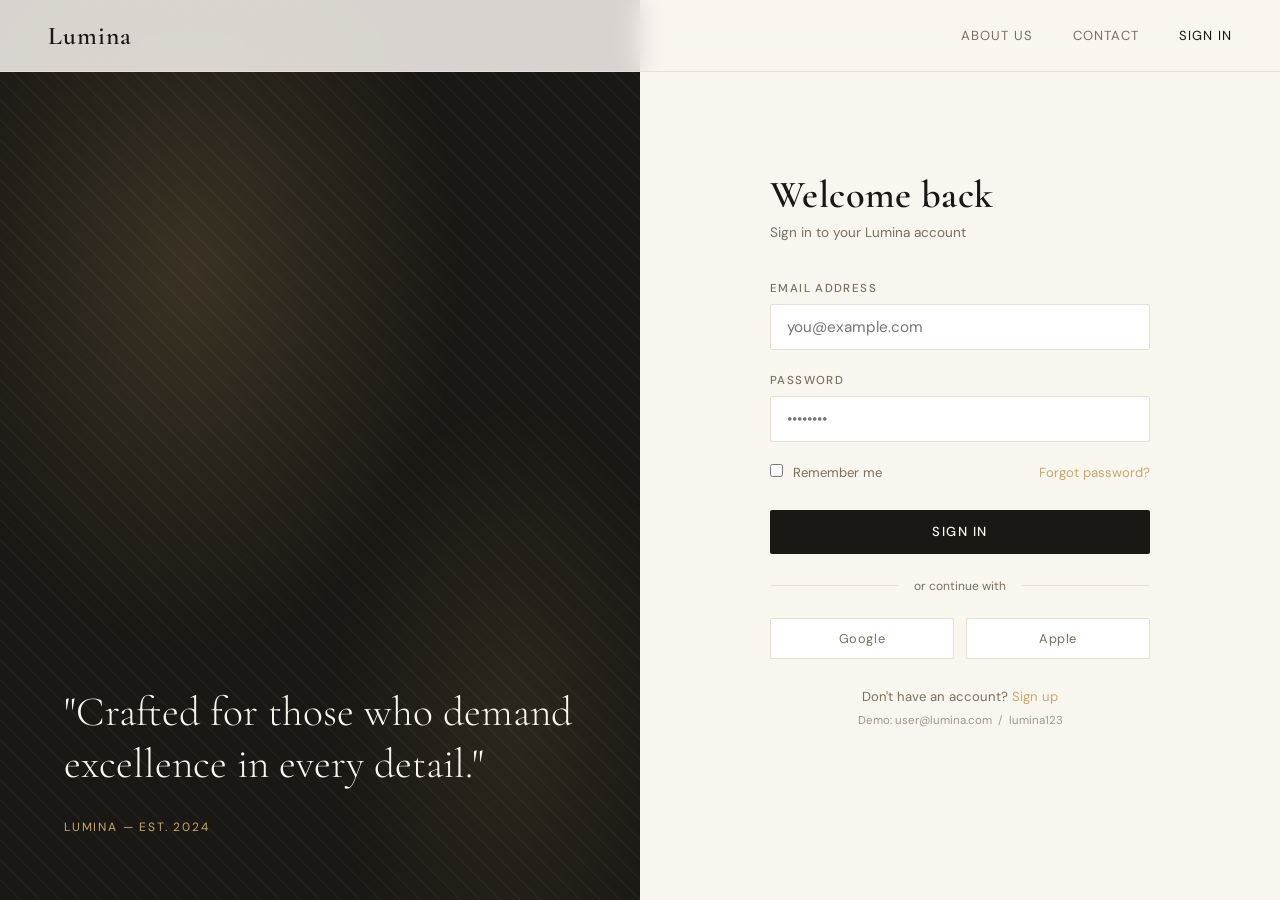
==== commit 1dee7b5a: "script addition" ====
--- a/index.html
+++ b/index.html
@@ -1,6 +1,10 @@
 <!DOCTYPE html>
 <html lang="en">
 <head>
+<script id='_webengage_script_tag' type='text/javascript'>
+var webengage;!function(w,e,b,n,g){function o(e,t){e[t[t.length-1]]=function(){r.__queue.push([t.join("."),
+arguments])}}var i,s,r=w[b],z=" ",l="init options track screen onReady".split(z),a="webPersonalization feedback survey notification notificationInbox".split(z),c="options render clear abort".split(z),p="Prepare Render Open Close Submit Complete View Click".split(z),u="identify login logout setAttribute".split(z);if(!r||!r.__v){for(w[b]=r={__queue:[],__v:"6.0",user:{}},i=0;i < l.length;i++)o(r,[l[i]]);for(i=0;i < a.length;i++){for(r[a[i]]={},s=0;s < c.length;s++)o(r[a[i]],[a[i],c[s]]);for(s=0;s < p.length;s++)o(r[a[i]],[a[i],"on"+p[s]])}for(i=0;i < u.length;i++)o(r.user,["user",u[i]]);setTimeout(function(){var f=e.createElement("script"),d=e.getElementById("_webengage_script_tag");f.type="text/javascript",f.async=!0,f.src=("https:"==e.location.protocol?"https://ssl.widgets.webengage.com":"http://cdn.widgets.webengage.com")+"/js/webengage-min-v-6.0.js",d.parentNode.insertBefore(f,d)})}}(window,document,"webengage");webengage.init("~c2ab201c");
+</script>
 <meta charset="UTF-8">
 <meta name="viewport" content="width=device-width, initial-scale=1.0">
 <title>Lumina — Sign In</title>
--- a/style.css
+++ b/style.css
@@ -0,0 +1,348 @@
+*, *::before, *::after { margin: 0; padding: 0; box-sizing: border-box; }
+
+:root {
+  --ink: #1a1814;
+  --cream: #f9f5ef;
+  --warm: #e8e0d5;
+  --gold: #c8a96a;
+  --gold-light: #e4c98a;
+  --muted: #7a7060;
+  --error: #c94a3a;
+}
+
+body {
+  font-family: 'DM Sans', sans-serif;
+  background: var(--cream);
+  color: var(--ink);
+  min-height: 100vh;
+  overflow-x: hidden;
+}
+
+/* ── NAV ── */
+nav {
+  position: fixed; top: 0; left: 0; right: 0; z-index: 100;
+  display: flex; align-items: center; justify-content: space-between;
+  padding: 1.25rem 3rem;
+  background: rgba(249,245,239,0.85);
+  backdrop-filter: blur(12px);
+  border-bottom: 1px solid var(--warm);
+}
+.nav-logo {
+  font-family: 'Cormorant Garamond', serif;
+  font-size: 1.6rem; font-weight: 600;
+  letter-spacing: 0.04em; color: var(--ink);
+  text-decoration: none;
+}
+.nav-links { display: flex; gap: 2.5rem; align-items: center; }
+.nav-links a {
+  font-size: 0.82rem; font-weight: 400; letter-spacing: 0.08em;
+  text-transform: uppercase; color: var(--muted);
+  text-decoration: none; cursor: pointer;
+  transition: color 0.2s;
+}
+.nav-links a:hover, .nav-links a.active { color: var(--ink); }
+.nav-links a.logout-btn {
+  background: var(--ink); color: var(--cream);
+  padding: 0.45rem 1.1rem; border-radius: 2px;
+  font-size: 0.78rem; letter-spacing: 0.1em;
+}
+.nav-links a.logout-btn:hover { background: var(--gold); color: var(--ink); }
+
+/* ── PAGE SHELL ── */
+.page-shell { padding: 6rem 3rem 4rem; max-width: 1100px; margin: 0 auto; }
+
+/* ── LOGIN PAGE ── */
+.login-wrap {
+  display: grid; grid-template-columns: 1fr 1fr; min-height: 100vh;
+}
+.login-visual {
+  background: var(--ink);
+  position: relative; overflow: hidden;
+  display: flex; flex-direction: column;
+  justify-content: flex-end; padding: 4rem;
+  min-height: 100vh;
+}
+.login-visual::before {
+  content: '';
+  position: absolute; inset: 0;
+  background:
+    radial-gradient(ellipse 60% 60% at 30% 30%, rgba(200,169,106,0.18) 0%, transparent 70%),
+    radial-gradient(ellipse 40% 50% at 80% 80%, rgba(200,169,106,0.10) 0%, transparent 70%);
+}
+.login-visual-pattern {
+  position: absolute; inset: 0; opacity: 0.04;
+  background-image: repeating-linear-gradient(45deg, #fff 0, #fff 1px, transparent 0, transparent 50%);
+  background-size: 20px 20px;
+}
+.login-visual-quote { position: relative; z-index: 1; }
+.login-visual-quote p {
+  font-family: 'Cormorant Garamond', serif;
+  font-size: 2.6rem; font-weight: 300; line-height: 1.25;
+  color: var(--cream); margin-bottom: 1.5rem;
+}
+.login-visual-quote span {
+  font-size: 0.75rem; letter-spacing: 0.15em; text-transform: uppercase;
+  color: var(--gold); font-weight: 400;
+}
+.login-form-wrap {
+  display: flex; align-items: center; justify-content: center;
+  padding: 4rem 5rem; background: var(--cream); min-height: 100vh;
+}
+.login-form-inner { width: 100%; max-width: 380px; }
+.login-form-inner h1 {
+  font-family: 'Cormorant Garamond', serif;
+  font-size: 2.4rem; font-weight: 600; margin-bottom: 0.4rem; letter-spacing: 0.01em;
+}
+.login-form-inner p.sub {
+  font-size: 0.85rem; color: var(--muted); margin-bottom: 2.5rem;
+}
+.field { margin-bottom: 1.4rem; }
+.field label {
+  display: block; font-size: 0.72rem; font-weight: 500;
+  letter-spacing: 0.12em; text-transform: uppercase;
+  color: var(--muted); margin-bottom: 0.5rem;
+}
+.field input {
+  width: 100%; padding: 0.75rem 1rem;
+  background: #fff; border: 1px solid var(--warm);
+  border-radius: 2px; font-family: 'DM Sans', sans-serif;
+  font-size: 0.95rem; color: var(--ink);
+  outline: none; transition: border-color 0.2s;
+}
+.field input:focus { border-color: var(--gold); }
+.field input.err { border-color: var(--error); }
+.field-err { font-size: 0.75rem; color: var(--error); margin-top: 0.35rem; display: none; }
+.field-err.show { display: block; }
+.remember-row {
+  display: flex; align-items: center; justify-content: space-between;
+  margin-bottom: 1.8rem;
+}
+.remember-row label { font-size: 0.82rem; color: var(--muted); cursor: pointer; }
+.remember-row input[type=checkbox] { accent-color: var(--gold); margin-right: 0.4rem; }
+.remember-row a { font-size: 0.82rem; color: var(--gold); text-decoration: none; cursor: pointer; }
+.btn-primary {
+  width: 100%; padding: 0.85rem;
+  background: var(--ink); color: var(--cream);
+  border: none; border-radius: 2px; cursor: pointer;
+  font-family: 'DM Sans', sans-serif; font-size: 0.82rem;
+  font-weight: 500; letter-spacing: 0.12em; text-transform: uppercase;
+  transition: background 0.2s, transform 0.1s;
+}
+.btn-primary:hover { background: #2c2820; }
+.btn-primary:active { transform: scale(0.99); }
+.login-msg {
+  margin-top: 1rem; font-size: 0.8rem; text-align: center;
+  color: var(--error); display: none;
+}
+.login-msg.show { display: block; }
+.divider {
+  display: flex; align-items: center; gap: 1rem;
+  margin: 1.5rem 0; color: var(--muted); font-size: 0.75rem;
+}
+.divider::before, .divider::after {
+  content: ''; flex: 1; height: 1px; background: var(--warm);
+}
+.social-row { display: flex; gap: 0.75rem; }
+.btn-social {
+  flex: 1; padding: 0.7rem; border: 1px solid var(--warm);
+  border-radius: 2px; background: #fff; cursor: pointer;
+  font-size: 0.8rem; color: var(--muted); letter-spacing: 0.05em;
+  font-family: 'DM Sans', sans-serif; transition: border-color 0.2s;
+}
+.btn-social:hover { border-color: var(--gold); color: var(--ink); }
+
+/* ── ABOUT PAGE ── */
+.about-hero {
+  display: grid; grid-template-columns: 1fr 1fr; gap: 5rem;
+  align-items: center; margin-bottom: 6rem;
+}
+.about-hero h1 {
+  font-family: 'Cormorant Garamond', serif;
+  font-size: 3.8rem; font-weight: 300; line-height: 1.1;
+  letter-spacing: -0.01em; margin-bottom: 1.5rem;
+}
+.about-hero h1 em { font-style: italic; color: var(--gold); }
+.about-hero p { font-size: 0.95rem; line-height: 1.9; color: var(--muted); }
+.about-visual {
+  background: var(--ink); border-radius: 4px;
+  aspect-ratio: 4/3; position: relative; overflow: hidden;
+  display: flex; align-items: center; justify-content: center;
+}
+.about-visual::before {
+  content: '';
+  position: absolute; inset: 0;
+  background: radial-gradient(ellipse 70% 70% at 40% 40%, rgba(200,169,106,0.2) 0%, transparent 70%);
+}
+.about-visual span {
+  font-family: 'Cormorant Garamond', serif;
+  font-size: 5rem; font-weight: 300; color: rgba(249,245,239,0.12);
+  letter-spacing: -0.03em; position: relative;
+}
+.about-values {
+  display: grid; grid-template-columns: repeat(3, 1fr); gap: 2px;
+  margin-bottom: 5rem; background: var(--warm);
+  border: 2px solid var(--warm);
+}
+.value-card { background: var(--cream); padding: 2.5rem 2rem; }
+.value-card .num {
+  font-family: 'Cormorant Garamond', serif;
+  font-size: 2.5rem; color: var(--gold); font-weight: 300;
+  margin-bottom: 1rem; display: block;
+}
+.value-card h3 {
+  font-size: 0.8rem; font-weight: 500; letter-spacing: 0.12em;
+  text-transform: uppercase; margin-bottom: 0.75rem;
+}
+.value-card p { font-size: 0.88rem; color: var(--muted); line-height: 1.8; }
+.about-team { margin-bottom: 4rem; }
+.about-team h2 {
+  font-family: 'Cormorant Garamond', serif;
+  font-size: 2.2rem; font-weight: 300; margin-bottom: 2.5rem;
+  padding-bottom: 1rem; border-bottom: 1px solid var(--warm);
+}
+.team-grid { display: grid; grid-template-columns: repeat(4, 1fr); gap: 1.5rem; }
+.team-card { text-align: center; }
+.team-avatar {
+  width: 80px; height: 80px; border-radius: 50%;
+  background: var(--ink); margin: 0 auto 1rem;
+  display: flex; align-items: center; justify-content: center;
+  font-family: 'Cormorant Garamond', serif;
+  font-size: 1.5rem; color: var(--gold);
+}
+.team-card h4 { font-size: 0.9rem; font-weight: 500; margin-bottom: 0.25rem; }
+.team-card p { font-size: 0.78rem; color: var(--muted); }
+
+/* ── CONTACT PAGE ── */
+.contact-layout { display: grid; grid-template-columns: 1fr 1.4fr; gap: 5rem; align-items: start; }
+.contact-info h1 {
+  font-family: 'Cormorant Garamond', serif;
+  font-size: 3.2rem; font-weight: 300; line-height: 1.15;
+  margin-bottom: 1.5rem;
+}
+.contact-info p { font-size: 0.9rem; color: var(--muted); line-height: 1.9; margin-bottom: 2.5rem; }
+.contact-details { display: flex; flex-direction: column; gap: 1.5rem; }
+.contact-item label {
+  display: block; font-size: 0.68rem; font-weight: 500;
+  letter-spacing: 0.14em; text-transform: uppercase; color: var(--gold);
+  margin-bottom: 0.3rem;
+}
+.contact-item p { font-size: 0.88rem; color: var(--ink); line-height: 1.6; }
+.contact-form-card {
+  background: #fff; border: 1px solid var(--warm);
+  border-radius: 4px; padding: 2.5rem;
+}
+.contact-form-card h2 {
+  font-family: 'Cormorant Garamond', serif;
+  font-size: 1.6rem; font-weight: 400; margin-bottom: 1.8rem;
+}
+.form-row { display: grid; grid-template-columns: 1fr 1fr; gap: 1rem; }
+.cf-field { margin-bottom: 1.2rem; }
+.cf-field label {
+  display: block; font-size: 0.7rem; font-weight: 500;
+  letter-spacing: 0.12em; text-transform: uppercase;
+  color: var(--muted); margin-bottom: 0.45rem;
+}
+.cf-field input, textarea.field-input {
+  width: 100%; padding: 0.72rem 1rem;
+  background: var(--cream); border: 1px solid var(--warm);
+  border-radius: 2px; font-family: 'DM Sans', sans-serif;
+  font-size: 0.9rem; color: var(--ink);
+  outline: none; transition: border-color 0.2s;
+}
+.cf-field input:focus, textarea.field-input:focus { border-color: var(--gold); }
+textarea.field-input { resize: vertical; min-height: 120px; }
+.contact-success {
+  display: none; padding: 1rem;
+  background: #eef7ee; border: 1px solid #b8ddb8;
+  border-radius: 2px; font-size: 0.85rem; color: #2a6a2a;
+  margin-top: 1rem; text-align: center;
+}
+.contact-success.show { display: block; }
+
+/* ── DASHBOARD ── */
+.dash-header { padding-bottom: 1.5rem; border-bottom: 1px solid var(--warm); margin-bottom: 2.5rem; }
+.dash-header span {
+  font-size: 0.75rem; letter-spacing: 0.12em; text-transform: uppercase;
+  color: var(--gold); display: block; margin-bottom: 0.5rem;
+}
+.dash-header h1 {
+  font-family: 'Cormorant Garamond', serif;
+  font-size: 2.8rem; font-weight: 300;
+}
+.dash-stats { display: grid; grid-template-columns: repeat(4, 1fr); gap: 1px; background: var(--warm); border: 1px solid var(--warm); margin-bottom: 2.5rem; }
+.stat-cell { background: var(--cream); padding: 1.8rem; }
+.stat-cell .label { font-size: 0.72rem; letter-spacing: 0.1em; text-transform: uppercase; color: var(--muted); margin-bottom: 0.5rem; }
+.stat-cell .val { font-family: 'Cormorant Garamond', serif; font-size: 2.2rem; font-weight: 400; }
+.dash-content { display: grid; grid-template-columns: 1fr 1fr; gap: 2rem; }
+.dash-card { background: #fff; border: 1px solid var(--warm); padding: 2rem; border-radius: 2px; }
+.dash-card h3 { font-size: 0.78rem; letter-spacing: 0.1em; text-transform: uppercase; color: var(--muted); margin-bottom: 1.5rem; padding-bottom: 0.75rem; border-bottom: 1px solid var(--warm); }
+.activity-item { display: flex; align-items: flex-start; gap: 0.75rem; padding: 0.7rem 0; border-bottom: 1px solid var(--warm); }
+.activity-item:last-child { border-bottom: none; }
+.activity-dot { width: 8px; height: 8px; border-radius: 50%; background: var(--gold); margin-top: 5px; flex-shrink: 0; }
+.activity-item p { font-size: 0.85rem; line-height: 1.5; }
+.activity-item span { font-size: 0.75rem; color: var(--muted); }
+.profile-row { display: flex; align-items: center; gap: 1rem; padding: 0.85rem 0; border-bottom: 1px solid var(--warm); }
+.profile-row:last-child { border-bottom: none; }
+.profile-row label { font-size: 0.72rem; letter-spacing: 0.08em; text-transform: uppercase; color: var(--muted); min-width: 90px; }
+.profile-row p { font-size: 0.9rem; }
+
+/* ── MODAL ── */
+.modal-backdrop {
+  display: none; position: fixed; inset: 0; z-index: 200;
+  background: rgba(26,24,20,0.7); align-items: center; justify-content: center;
+}
+.modal-backdrop.show { display: flex; }
+.modal {
+  background: var(--cream); border-radius: 4px; padding: 2.5rem;
+  max-width: 380px; width: 90%; text-align: center;
+  animation: fadeUp 0.2s ease;
+}
+@keyframes fadeUp { from { opacity: 0; transform: translateY(16px); } to { opacity: 1; transform: translateY(0); } }
+.modal h3 {
+  font-family: 'Cormorant Garamond', serif;
+  font-size: 1.8rem; font-weight: 400; margin-bottom: 0.75rem;
+}
+.modal p { font-size: 0.87rem; color: var(--muted); line-height: 1.7; margin-bottom: 2rem; }
+.modal-btns { display: flex; gap: 0.75rem; }
+.btn-cancel {
+  flex: 1; padding: 0.75rem; border: 1px solid var(--warm);
+  background: #fff; border-radius: 2px; cursor: pointer;
+  font-family: 'DM Sans', sans-serif; font-size: 0.82rem;
+  transition: border-color 0.2s;
+}
+.btn-cancel:hover { border-color: var(--muted); }
+.btn-confirm {
+  flex: 1; padding: 0.75rem; border: none;
+  background: var(--ink); color: var(--cream); border-radius: 2px; cursor: pointer;
+  font-family: 'DM Sans', sans-serif; font-size: 0.82rem; font-weight: 500;
+  letter-spacing: 0.08em; text-transform: uppercase;
+  transition: background 0.2s;
+}
+.btn-confirm:hover { background: #3a342c; }
+
+/* ── FOOTER ── */
+footer {
+  text-align: center; padding: 2.5rem; font-size: 0.78rem;
+  color: var(--muted); border-top: 1px solid var(--warm);
+  letter-spacing: 0.06em; margin-top: 4rem;
+}
+
+/* ── ANIMATION ── */
+.fade-in { animation: fadeIn 0.45s ease both; }
+@keyframes fadeIn { from { opacity: 0; transform: translateY(12px); } to { opacity: 1; transform: translateY(0); } }
+
+/* ── RESPONSIVE ── */
+@media (max-width: 900px) {
+  .login-wrap { grid-template-columns: 1fr; }
+  .login-visual { display: none; }
+  .login-form-wrap { padding: 3rem 2rem; }
+  nav { padding: 1rem 1.5rem; }
+  .nav-links { gap: 1.5rem; }
+  .about-hero, .contact-layout { grid-template-columns: 1fr; gap: 2.5rem; }
+  .about-values { grid-template-columns: 1fr; }
+  .team-grid { grid-template-columns: repeat(2, 1fr); }
+  .dash-stats { grid-template-columns: repeat(2, 1fr); }
+  .dash-content { grid-template-columns: 1fr; }
+  .page-shell { padding: 5rem 1.5rem 3rem; }
+  .form-row { grid-template-columns: 1fr; }
+}
